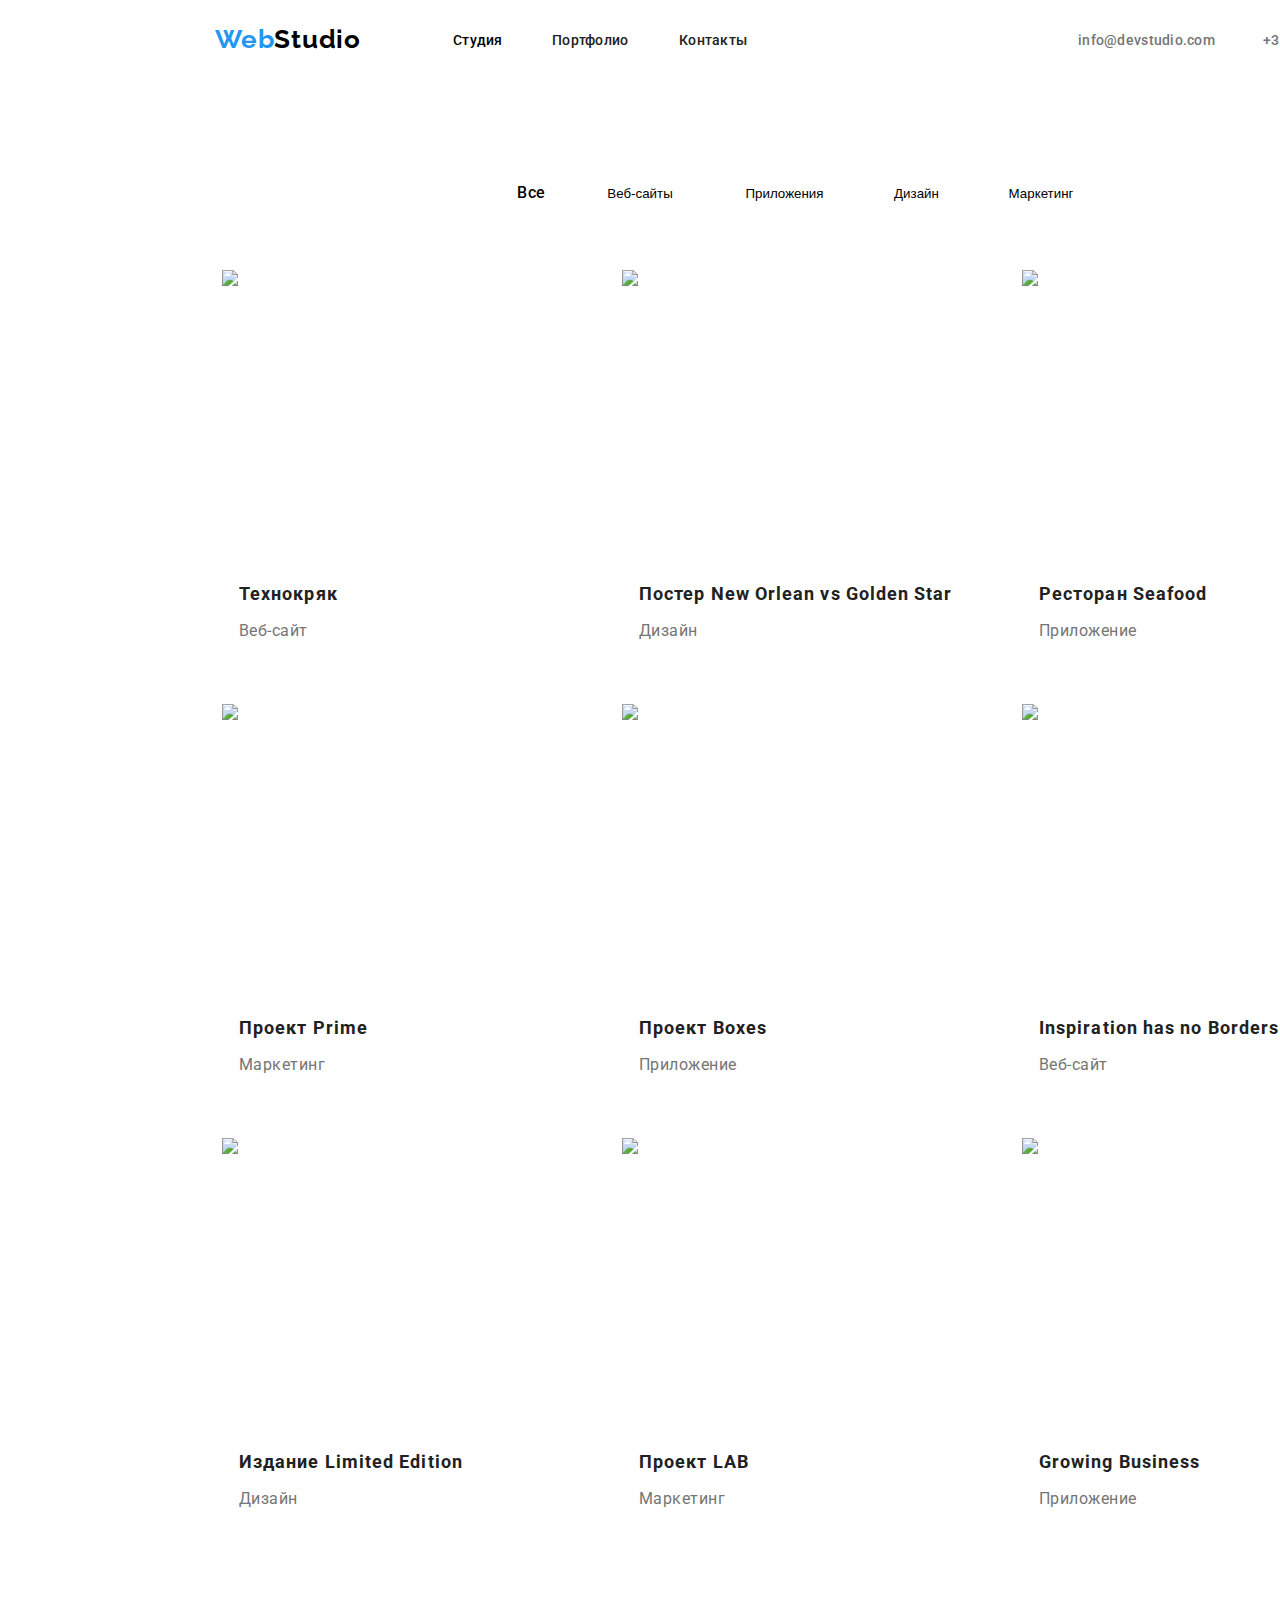
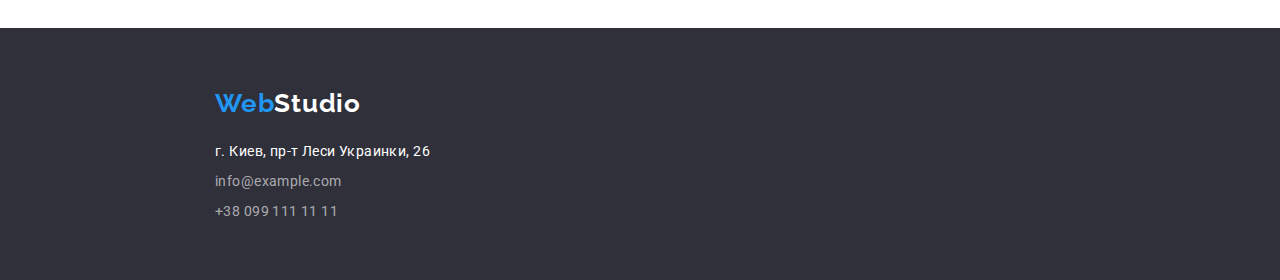
==== portfolio.html @ 6f864f9a "Add files via upload" ====
<!DOCTYPE html>
<html lang="ru">
<head>
    <meta charset="UTF-8">
    <meta http-equiv="X-UA-Compatible" content="IE=edge">
    <meta name="viewport" content="width=device-width, initial-scale=1.0">
    <title>Webstudio</title>
    <link href="Top.css" rel="stylesheet"/>
    <link href="Totbg.css" rel="stylesheet"/>
    <link rel="preconnect" href="https://fonts.googleapis.com">
    <link rel="preconnect" href="https://fonts.gstatic.com" crossorigin>
    <link href="https://fonts.googleapis.com/css2?family=Raleway&display=swap" rel="stylesheet">
    <link rel="preconnect" href="https://fonts.googleapis.com">
    <link rel="preconnect" href="https://fonts.gstatic.com" crossorigin>
    <link href="https://fonts.googleapis.com/css2?family=Raleway&family=Roboto&display=swap" rel="stylesheet">
    <link href="Portfolio.css" rel="stylesheet"/>
</head>
<body class="bodyp">
    <div class="containerp">
    <div class="header">
        <div><a href="index.html" class="webstudio">Web<span class="studio">Studio</span></a></div>
        <div><a href="https://www.instagram.com/mr.dreyd/" class="studionav">Студия</a></div>
        <div><a href="https://www.instagram.com/mr.dreyd/" class="portfolio">Портфолио</a></div>
        <div><a href="https://www.instagram.com/mr.dreyd/"class="contact">Контакты</a></div>
        <div><a href="info@devstudio.com" class="mail">info@devstudio.com</a></div>
        <div class="number">+38 096 111 11 11</div>
    </div>
<div>
    <a href="https://www.instagram.com/mr.dreyd/"><input class="tool1" type="button" value="Все"></a>
    <a href="https://www.instagram.com/mr.dreyd/"><input class="tool2" type="button" value="Веб-сайты"></a>
    <a href="https://www.instagram.com/mr.dreyd/"><input class="tool3" type="button" value="Приложения"></a>
    <a href="https://www.instagram.com/mr.dreyd/"><input class="tool4" type="button" value="Дизайн"></a>
    <a href="https://www.instagram.com/mr.dreyd/"><input class="tool5" type="button" value="Маркетинг"></a>
</div>
<a class="block1" href="portfolio.html">
    <img class="imgstyle" src="img/img1.png">
    <div class="blockhead">Технокряк</div>
    <div class="blockfoot">Веб-сайт</div>
</a>
<a class="block2" href="portfolio.html">
    <img class="imgstyle" src="img/img2.png">
    <div class="blockhead">Постер New Orlean vs Golden Star</div>
    <div class="blockfoot">Дизайн</div>
</a>
<a class="block3" href="portfolio.html">
    <img class="imgstyle" src="img/img3.png">
    <div class="blockhead">Ресторан Seafood</div>
    <div class="blockfoot">Приложение</div>
</a>
<a class="block4" href="portfolio.html">
    <img class="imgstyle" src="img/img4.png">
    <div class="blockhead">Проект Prime</div>
    <div class="blockfoot">Маркетинг</div>
</a>
<a class="block5" href="portfolio.html">
    <img class="imgstyle" src="img/img5.png">
    <div class="blockhead">Проект Boxes</div>
    <div class="blockfoot">Приложение</div>
</a>
<a class="block6" href="portfolio.html">
    <img class="imgstyle" src="img/img6.png">
    <div class="blockhead">Inspiration has no Borders</div>
    <div class="blockfoot">Веб-сайт</div>
</a>
<a class="block7" href="portfolio.html">
    <img class="imgstyle" src="img/img7.png">
    <div class="blockhead">Издание Limited Edition</div>
    <div class="blockfoot">Дизайн</div>
</a>
<a class="block8" href="portfolio.html">
    <img class="imgstyle" src="img/img8.png">
    <div class="blockhead">Проект LAB</div>
    <div class="blockfoot">Маркетинг</div>
</a>
<a class="block9" href="portfolio.html">
    <img class="imgstyle" src="img/img9.png">
    <div class="blockhead">Growing Business</div>
    <div class="blockfoot">Приложение</div>
</a>



<footer class="footerp" >
        <div class="wsb">Web<span class="studiob">Studio</span></div>
    <div class="adress">г. Киев, пр-т Леси Украинки, 26</div>
    <a class="mailb" href="https://www.instagram.com/mr.dreyd/">info@example.com</a>
    <div class="numberb">+38 099 111 11 11</div>
</footer>
</div>
</body>
</html>
---- Top.css ----
.header {
    /* top line bg */
position: absolute;
width: 1600px;
height: 80px;
left: 0px;
top: 0px;

background: #ffffff;

}
.body {
    position: relative;
    width: 100%;
    height: 2379px;
    margin: auto;
}
.container {
    position: relative;
    width: 1600px;
    height: 2379px;
    margin: auto;
}

.webstudio:active {
    color: #2196f3;
}
.webstudio:hover {
text-decoration: underline;
}
.webstudio:visited {
    color: #2196F3;

}
.webstudio{
    /* WebStudio */
    position: absolute;
    width: 145px;
    height: 31px;
    left: 215px;
    top: 24px;
    
    font-family: 'Raleway', sans-serif;
    font-style: normal;
    font-weight: 700;
    font-size: 26px;
    line-height: 31px;
    /* identical to box height */
    text-decoration: none;
    letter-spacing: 0.03em;
    color: #2196F3;
}
.studio{
    text-decoration: none;
    color: black;
}
.studionav {
    /* Студия */
position: absolute;
width: 49px;
height: 16px;
left: 453px;
top: 32px;

padding: 40;
font-family: 'Roboto';
font-style: normal;
font-weight: 500;
font-size: 14px;
line-height: 16px;
letter-spacing: 0.02em;
color: #000000;
text-decoration: none;
}

.studionav:hover {
    text-decoration: underline;
    color: #2196F3;
}
.studionav:visited {
    color: none;
}

.portfolio {
    /* Портфолио */
position: absolute;
width: 77px;
height: 16px;
left: 552px;
top: 32px;

font-family: 'Roboto';
font-style: normal;
font-weight: 500;
font-size: 14px;
line-height: 16px;
letter-spacing: 0.02em;
color: #212121;
text-decoration: none;
}

.portfolio:hover {
    text-decoration: underline;
    color: #2196F3;

}

.portfolio:visited {
    color: none;
}

.contact {
    /* Контакты */
position: absolute;
width: 68px;
height: 16px;
left: 679px;
top: 32px;

font-family: 'Roboto';
font-style: normal;
font-weight: 500;
font-size: 14px;
line-height: 16px;
letter-spacing: 0.02em;
color: #212121;
text-decoration: none;
}

.contact:hover {
    text-decoration: underline;
    color: #2196F3;

}

.contact:visited {
    color: none;
}

.mail {/* info@devstudio.com */
    position: absolute;
    width: 135px;
    height: 16px;
    left: 1078px;
    top: 32px;
    
    font-family: 'Roboto';
    font-style: normal;
    font-weight: 500;
    font-size: 14px;
    line-height: 16px;
    letter-spacing: 0.02em;
    color: #757575;
    text-decoration: none;
}

.mail:hover {
    text-decoration: underline;
    color: #2196f3;
 }

.mail:visited {
    color: none;
}

.number {
    /* +38 096 111 11 11 */
position: absolute;
width: 122px;
height: 16px;
left: 1263px;
top: 32px;

font-family: 'Roboto';
font-style: normal;
font-weight: 500;
font-size: 14px;
line-height: 16px;
letter-spacing: 0.02em;
color: #757575;
}
---- Totbg.css ----
/* Bg */

.bgs
{
position: absolute;
width: 1600px;
height: 630px;
left: 0px;
top: 80px;

background: #2F303A;
}
.bgtxt {
    /* Эффективные решения для вашего бизнеса */
position: absolute;
width: 696px;
height: 120px;
left: 452px;
right: 452px;
top: 200px;

font-family: 'Roboto';
font-style: normal;
font-weight: 900;
font-size: 44px;
line-height: 60px;
/* or 136% */

text-align: center;
letter-spacing: 0.06em;
text-transform: uppercase;

color: #FFFFFF;
}
.btn:hover {
    opacity: 0.8;
}
.btn:active {
    opacity: 1;
}
.btn {
    /* btn */
position: absolute;
width: 200px;
height: 50px;
left: 700px;
right: 700px;
top: 380px;
border: none;
border-color: #2196F3;
border-radius: 4px;
cursor: pointer;
background: #2196F3;

/* Заказать услугу */
font-family: 'Roboto';
font-style: normal;
font-weight: 500;
font-size: 16px;
line-height: 30px;
text-align: center;
letter-spacing: 0.06em;

color: #FFFFFF;

}
.boxh1 {
    /* Внимание к деталям */
position: absolute;
width: 270px;
height: 16px;
left: 215px;
top: 804px;

font-family: 'Roboto';
font-style: normal;
font-weight: 700;
font-size: 14px;
line-height: 16px;
letter-spacing: 0.03em;
text-transform: uppercase;
color: #212121;
}
.boxh2 {
    /* Пунктуальность */
position: absolute;
width: 270px;
height: 16px;
left: 515px;
top: 804px;

font-family: 'Roboto';
font-style: normal;
font-weight: 700;
font-size: 14px;
line-height: 16px;
letter-spacing: 0.03em;
text-transform: uppercase;

color: #212121;   
}
.boxh3 {
    /* Планирование */
position: absolute;
width: 270px;
height: 16px;
left: 815px;
top: 804px;

font-family: 'Roboto';
font-style: normal;
font-weight: 700;
font-size: 14px;
line-height: 16px;
letter-spacing: 0.03em;
text-transform: uppercase;

color: #212121;
}
.boxh4 {
    /* Современные технологии */
position: absolute;
width: 270px;
height: 16px;
left: 1115px;
top: 804px;

font-family: 'Roboto';
font-style: normal;
font-weight: 700;
font-size: 14px;
line-height: 16px;
letter-spacing: 0.03em;
text-transform: uppercase;

color: #212121;
}
.box1 {
    /* Идейные соображения, а также начало повседневной работы по формированию позиции. */
position: absolute;
width: 270px;
height: 75px;
left: 215px;
top: 830px;

font-family: 'Roboto';
font-style: normal;
font-weight: 400;
font-size: 14px;
line-height: 24px;
/* or 171% */
letter-spacing: 0.03em;

color: #757575;
}
.box2 {
    /* Задача организации, в особенности же рамки и место обучения кадров влечет за собой. */
position: absolute;
width: 270px;
height: 75px;
left: 515px;
top: 830px;

font-family: 'Roboto';
font-style: normal;
font-weight: 400;
font-size: 14px;
line-height: 24px;
/* or 171% */
letter-spacing: 0.03em;

color: #757575;
}
.box3 {
    /* Равным образом консультация с широким активом в значительной степени обуславливает. */
position: absolute;
width: 270px;
height: 75px;
left: 815px;
top: 830px;

font-family: 'Roboto';
font-style: normal;
font-weight: 400;
font-size: 14px;
line-height: 24px;
/* or 171% */
letter-spacing: 0.03em;

color: #757575;    
}

.box4 {
    /* Значимость этих проблем настолько очевидна, что реализация плановых заданий. */
position: absolute;
width: 270px;
height: 75px;
left: 1115px;
top: 830px;

font-family: 'Roboto';
font-style: normal;
font-weight: 400;
font-size: 14px;
line-height: 24px;
/* or 171% */
letter-spacing: 0.03em;

color: #757575;
}
.wwd {
    /* Чем мы занимаемся */
position: absolute;
width: 376px;
height: 42px;
left: 612px;
top: 999px;

font-family: 'Roboto';
font-style: normal;
font-weight: 900;
font-size: 36px;
line-height: 42px;
text-align: center;
letter-spacing: 0.03em;

color: #212121;
}
.P1 {
    position: absolute;
width: 370px;
height: 294px;
left: 215px;
top: 1121px;
}
.P2 {
    position: absolute;
width: 370px;
height: 294px;
left: 615px;
top: 1121px;
}
.P3 {
    position: absolute;
width: 370px;
height: 294px;
left: 1015px;
top: 1121px;
}
.ourteam {
    /* Наша команда */
position: absolute;
width: 264px;
height: 42px;
left: 668px;
top: 1543px;

font-family: 'Roboto';
font-style: normal;
font-weight: 900;
font-size: 36px;
line-height: 42px;
text-align: center;
letter-spacing: 0.03em;

color: #212121;
}

.cardpd {
/* card bg */
position: absolute;
width: 270px;
height: 368px;
left: 215px;
top: 1665px;

background: #FFFFFF;
/* material shadow v1 */
box-shadow: 0px 1px 3px rgba(0, 0, 0, 0.12), 0px 1px 2px rgba(0, 0, 0, 0.14), 0px 2px 2px rgba(0, 0, 0, 0.2);
border-radius: 0px 0px 4px 4px;
}

.cardfd {
    /* card bg */
    position: absolute;
    width: 270px;
    height: 368px;
    left: 515px;
    top: 1665px;
    
    background: #FFFFFF;
    /* material shadow v1 */
        box-shadow: 0px 1px 3px rgba(0, 0, 0, 0.12), 0px 1px 2px rgba(0, 0, 0, 0.14), 0px 2px 2px rgba(0, 0, 0, 0.2);
    border-radius: 0px 0px 4px 4px;
    
}

.cardmark {   
 /* card bg */
position: absolute;
width: 270px;
height: 368px;
left: 815px;
top: 1665px;

background: #FFFFFF;
/* material shadow v1 */

box-shadow: 0px 1px 3px rgba(0, 0, 0, 0.12), 0px 1px 2px rgba(0, 0, 0, 0.14), 0px 2px 2px rgba(0, 0, 0, 0.2);
border-radius: 0px 0px 4px 4px;
}

.cardui {
/* card bg */
position: absolute;
width: 270px;
height: 368px;
left: 1115px;
top: 1665px;

background: #FFFFFF;
/* material shadow v1 */
box-shadow: 0px 1px 3px rgba(0, 0, 0, 0.12), 0px 1px 2px rgba(0, 0, 0, 0.14), 0px 2px 2px rgba(0, 0, 0, 0.2);
border-radius: 0px 0px 4px 4px;
}
.imgpd {
width: 270px;
height: 260px;
left: 215px;
top: 1665px;
}
.imgfd {
    width: 270px;
    height: 260px;
    left: 515px;
    top: 1665px;
}
.imgmark {
    width: 270px;
    height: 260px;
    left: 815px;
    top: 1665px;
    
}
.imgui {
    width: 270px;
    height: 260px;
    left: 1115px;
    top: 1665px;
}
.pdn { /* Игорь Демьяненко */
    position: absolute;
    width: 151px;
    height: 19px;
    left: 275px;
    top: 1955px;
    
    font-family: 'Roboto';
    font-style:normal;
    font-weight: 600;
    font-size: 16px;
    line-height: 19px;
    /* identical to box height */
        text-align: center;
    letter-spacing: 0.03em;
        color: #212121;
    }
.fdn { /* Ольга Репина */
position: absolute;
width: 109px;
height: 19px;
left: 596px;
top: 1955px;

font-family: 'Roboto';
font-style: normal;
font-weight: 600;
font-size: 16px;
line-height: 19px;
/* identical to box height */
text-align: center;
letter-spacing: 0.03em;

color: #212121;
}
.markn { /* Николай Тарасов */
position: absolute;
width: 139px;
height: 19px;
left: 882px;
top: 1955px;

font-family: 'Roboto';
font-style: normal;
font-weight: 600;
font-size: 16px;
line-height: 19px;
/* identical to box height */
text-align: center;
letter-spacing: 0.03em;

color: #212121;
}
.uin { /* Михаил Ермаков */
    position: absolute;
    width: 140px;
    height: 19px;
    left: 1183px;
    top: 1955px;
    
    font-family: 'Roboto';
    font-style: normal;
    font-weight: 600;
    font-size: 16px;
    line-height: 19px;
    /* identical to box height */
        text-align: center ;
    letter-spacing: 0.03em;
    
    color: #212121;    
}
.pd {/* Product Designer */
    position: absolute;
    width: 132px;
    height: 19px;
    left: 285px;
    top: 1984px;
    
    font-family: 'Roboto';
    font-style: normal;
    font-weight: 400;
    font-size: 16px;
    line-height: 19px;
    /* identical to box height */
    
    text-align: center;
    letter-spacing: 0.03em;
    
    color: #757575;   
}
.fd {/* Frontend Developer */
    position: absolute;
    width: 147px;
    height: 19px;
    left: 577px;
    top: 1984px;
    
    font-family: 'Roboto';
    font-style: normal;
    font-weight: 400;
    font-size: 16px;
    line-height: 19px;
    /* identical to box height */
    
    text-align: center;
    letter-spacing: 0.03em;
    
    color: #757575; 
}
.mark {/* Marketing */
    position: absolute;
    width: 76px;
    height: 19px;
    left: 912px;
    top: 1984px;
    
    font-family: 'Roboto';
    font-style: normal;
    font-weight: 400;
    font-size: 16px;
    line-height: 19px;
    /* identical to box height */
    
    text-align: center;
    letter-spacing: 0.03em;
    
    color: #757575;   
}
.ui {/* UI Designer */
    position: absolute;
    width: 87px;
    height: 19px;
    left: 1207px;
    top: 1984px;
    
    font-family: 'Roboto';
    font-style: normal;
    font-weight: 400;
    font-size: 16px;
    line-height: 19px;
    /* identical to box height */
    
    text-align: center;
    letter-spacing: 0.03em;
    
    color: #757575;   
}

.footer {
/* Footer bg */
position: absolute;
width: 1600px;
height: 252px;
left: 0px;
top: 2127px;

background: #2F303A;
}
.wsb {
    /* WebStudio */
position: absolute;
left: 215px;
top: 60px;

font-family: 'Raleway';
font-style: normal;
font-weight: 700;
font-size: 26px;
line-height: 31px;
/* identical to box height */

letter-spacing: 0.03em;

color: #2196F3;
}
.studiob {
    position: absolute;
font-family: 'Raleway';
font-style: normal;
font-weight: 700;
font-size: 26px;
line-height: 31px;
/* identical to box height */
letter-spacing: 0.03em;
color: #ffffff;
}
.adress {
    /* г. Киев, пр-т Леси Украинки, 26 */
position: absolute;
width: 231px;
height: 21px;
left: 215px;
top: 111px;

font-family: 'Roboto';
font-style: normal;
font-weight: 400;
font-size: 14px;
line-height: 24px;
/* or 171% */

letter-spacing: 0.03em;

color: #FFFFFF;
}
.mailb:visited {
    color: rgba(255, 255, 255, 0.6);
}
.mailb:hover {
text-decoration: underline;
}
.mailb {
    position: absolute;
width: 231px;
height: 21px;
left: 215px;
top: 141px;

font-family: 'Roboto';
font-style: normal;
font-weight: 400;
font-size: 14px;
line-height: 24px;
/* or 171% */
letter-spacing: 0.03em;
text-decoration: none;

color: rgba(255, 255, 255, 0.6);
}
.numberb {
/* +38 099 111 11 11 */
position: absolute;
width: 231px;
height: 21px;
left: 215px;
top: 171px;

font-family: 'Roboto';
font-style: normal;
font-weight: 400;
font-size: 14px;
line-height: 24px;
/* or 171% */
letter-spacing: 0.03em;

color: rgba(255, 255, 255, 0.6);
}
---- Portfolio.css ----
.bodyp {
    position: relative;
    width: 100%;
    height: 1628px;
    margin: auto;
}
.containerp {
    position: relative;
    width: 1600px;
    height: 1628px;
    margin: auto;
}
.tool1:active {
    opacity: 0.8;
}
.tool1:hover {
    background: #2196F3 ;
    box-shadow: 0px 3px 1px rgba(0, 0, 0, 0.1), 0px 1px 2px rgba(0, 0, 0, 0.08), 0px 2px 2px rgba(0, 0, 0, 0.12);
}
.tool1 {
    position: absolute;
    width: 73px;
    height: 38px;
    left: 495px;
    top: 174px;
    cursor: pointer;
    background: #ffffff;

    border-radius: 4px;
    border-width: 0px;
    /*Text*/
    font-family: 'Roboto';
font-style: normal;
font-weight: 500;
font-size: 16px;
line-height: 26px;
/* identical to box height, or 162% */
text-align: center;
letter-spacing: 0.03em;

color: #000000;
}
.tool2:hover {
    background: #2196F3 ;
    box-shadow: 0px 3px 1px rgba(0, 0, 0, 0.1), 0px 1px 2px rgba(0, 0, 0, 0.08), 0px 2px 2px rgba(0, 0, 0, 0.12);
}
.tool2:active {
    opacity: 0.8;
}
.tool2 {
position: absolute;
width: 128px;
height: 38px;
left: 576px;
top: 174px;
cursor: pointer;
background: #ffffff;

border-radius: 4px;
border-width: 0px;
}
.tool3:hover {
    background: #2196F3 ;
    box-shadow: 0px 3px 1px rgba(0, 0, 0, 0.1), 0px 1px 2px rgba(0, 0, 0, 0.08), 0px 2px 2px rgba(0, 0, 0, 0.12);
}
.tool3:active {
    opacity: 0.8;
}
.tool3 {
    position: absolute;
    width: 145px;
    height: 38px;
    left: 712px;
    top: 174px;
cursor: pointer;
background: #ffffff;

border-radius: 4px;
border-width: 0px;
}
.tool4:hover {
    background: #2196F3 ;
    box-shadow: 0px 3px 1px rgba(0, 0, 0, 0.1), 0px 1px 2px rgba(0, 0, 0, 0.08), 0px 2px 2px rgba(0, 0, 0, 0.12);
}
.tool4:active {
    opacity: 0.8;
}
.tool4 {
    position: absolute;
    width: 103px;
    height: 38px;
    left: 865px;
    top: 174px;
cursor: pointer;
background: #ffffff;

border-radius: 4px;
border-width: 0px;
}
.tool5:hover {
    background: #2196F3 ;
    box-shadow: 0px 3px 1px rgba(0, 0, 0, 0.1), 0px 1px 2px rgba(0, 0, 0, 0.08), 0px 2px 2px rgba(0, 0, 0, 0.12);
}
.tool5:active {
    opacity: 0.8;
}
.tool5 {
    position: absolute;
    width: 130px;
    height: 38px;
    left: 976px;
    top: 174px;
cursor: pointer;
background: #ffffff;

border-radius: 4px;
border-width: 0px;
}
.block1:active {
    opacity: 0.8;
}
.block1:hover {
    background: #cfcfcf;
    border-radius: 4px;
    box-shadow: 0px 1px 3px rgba(0, 0, 0, 0.12), 0px 1px 2px rgba(0, 0, 0, 0.14), 0px 2px 2px rgba(0, 0, 0, 0.2);
}
.block1 {
    /* container bg */
box-sizing: border-box;

position: absolute;
width: 370px;
height: 404px;
left: 215px;
top: 262px;
text-decoration: none;

background: #ffffff;
border: 0px solid #EEEEEE;
}
.blockhead {
    position: absolute;
    width: 322px;
    height: 36px;
    left: 24px;
    top: 314px;
        
    font-family: 'Roboto';
    font-style: normal;
    font-weight: 700;
    font-size: 18px;
    line-height: 36px;
    /* identical to box height, or 200% */
    
    letter-spacing: 0.06em;
    
    color: #212121;
}
.blockfoot {
    position:absolute;
    width: 322px;
    height: 30px;    
    left: 24px;
    top: 354px;
    font-family: 'Roboto';
    font-style: normal;
    font-weight: 400;
    font-size: 16px;
    line-height: 30px;
    /* identical to box height, or 188% */
    
    letter-spacing: 0.03em;
    
    color: #757575;
}
.imgstyle {
    position: absolute;
    max-width: 96%;
    max-height: 96%;
    top: 2%;
    left: 2%;
    right: 2%;
    z-index: 1;

}
.block2:active {
    opacity: 0.8;
}
.block2:hover {
    background: #cfcfcf;
    border-radius: 4px;
    box-shadow: 0px 1px 3px rgba(0, 0, 0, 0.12), 0px 1px 2px rgba(0, 0, 0, 0.14), 0px 2px 2px rgba(0, 0, 0, 0.2);
}
.block2 {
    /* container bg */
box-sizing: border-box;

position: absolute;
width: 370px;
height: 404px;
left: 615px;
top: 262px;

text-decoration: none;

background: #ffffff;
border: 0px solid #EEEEEE;
}
.block3:active {
    opacity: 0.8;
}
.block3:hover {
    background: #cfcfcf;
    border-radius: 4px;
    box-shadow: 0px 1px 3px rgba(0, 0, 0, 0.12), 0px 1px 2px rgba(0, 0, 0, 0.14), 0px 2px 2px rgba(0, 0, 0, 0.2);
}
.block3 {
    /* container bg */
box-sizing: border-box;

position: absolute;
width: 370px;
height: 404px;
left: 1015px;
top: 262px;

text-decoration: none;

background: #ffffff;
border: 0px solid #EEEEEE;
}
.block4:active {
    opacity: 0.8;
}
.block4:hover {
    background: #cfcfcf;
    border-radius: 4px;
    box-shadow: 0px 1px 3px rgba(0, 0, 0, 0.12), 0px 1px 2px rgba(0, 0, 0, 0.14), 0px 2px 2px rgba(0, 0, 0, 0.2);
}
.block4 {
    /* container bg */
box-sizing: border-box;

position: absolute;
width: 370px;
height: 404px;
left: 215px;
top: 696px;

text-decoration: none;

background: #ffffff;
border: 0px solid #EEEEEE;
}
.block5:active {
    opacity: 0.8;
}
.block5:hover {
    background: #cfcfcf;
    border-radius: 4px;
    box-shadow: 0px 1px 3px rgba(0, 0, 0, 0.12), 0px 1px 2px rgba(0, 0, 0, 0.14), 0px 2px 2px rgba(0, 0, 0, 0.2);
}
.block5 {
    /* container bg */
box-sizing: border-box;

position: absolute;
width: 370px;
height: 404px;
left: 615px;
top: 696px;

text-decoration: none;

background: #ffffff;
border: 0px solid #EEEEEE;
}
.block6:active {
    opacity: 0.8;
}
.block6:hover {
    background: #cfcfcf;
    border-radius: 4px;
    box-shadow: 0px 1px 3px rgba(0, 0, 0, 0.12), 0px 1px 2px rgba(0, 0, 0, 0.14), 0px 2px 2px rgba(0, 0, 0, 0.2);
}
.block6 {
    /* container bg */
box-sizing: border-box;

position: absolute;
width: 370px;
height: 404px;
left: 1015px;
top: 696px;

text-decoration: none;

background: #ffffff;
border: 0px solid #EEEEEE;
}
.block7:active {
    opacity: 0.8;
}
.block7:hover {
    background: #cfcfcf;
    border-radius: 4px;
    box-shadow: 0px 1px 3px rgba(0, 0, 0, 0.12), 0px 1px 2px rgba(0, 0, 0, 0.14), 0px 2px 2px rgba(0, 0, 0, 0.2);
}
.block7 {
    /* container bg */
box-sizing: border-box;

position: absolute;
width: 370px;
height: 404px;
left: 215px;
top: 1130px;

text-decoration: none;

background: #ffffff;
border: 0px solid #EEEEEE;
}
.block8:active {
    opacity: 0.8;
}
.block8:hover {
    background: #cfcfcf;
    border-radius: 4px;
    box-shadow: 0px 1px 3px rgba(0, 0, 0, 0.12), 0px 1px 2px rgba(0, 0, 0, 0.14), 0px 2px 2px rgba(0, 0, 0, 0.2);
}
.block8 {
    /* container bg */
box-sizing: border-box;

position: absolute;
width: 370px;
height: 404px;
left: 615px;
top: 1130px;

text-decoration: none;

background: #ffffff;
border: 0px solid #EEEEEE;
}
.block9:active {
    opacity: 0.8;
}
.block9:hover {
    background: #cfcfcf;
    border-radius: 4px;
    box-shadow: 0px 1px 3px rgba(0, 0, 0, 0.12), 0px 1px 2px rgba(0, 0, 0, 0.14), 0px 2px 2px rgba(0, 0, 0, 0.2);
}
.block9 {
    /* container bg */
box-sizing: border-box;

position: absolute;
width: 370px;
height: 404px;
left: 1015px;
top: 1130px;

text-decoration: none;

background: #ffffff;
border: 0px solid #EEEEEE;
}
.footerp {
    /* Footer bg */
    position: absolute;
    width: 1600px;
    height: 252px;
    left: 0px;
    top: 1628px;
    
    background: #2F303A;
    }
    .wsb {
        /* WebStudio */
    position: absolute;
    left: 215px;
    top: 60px;
    
    font-family: 'Raleway';
    font-style: normal;
    font-weight: 700;
    font-size: 26px;
    line-height: 31px;
    /* identical to box height */
    
    letter-spacing: 0.03em;
    
    color: #2196F3;
    }
    .studiob {
        position: absolute;
    font-family: 'Raleway';
    font-style: normal;
    font-weight: 700;
    font-size: 26px;
    line-height: 31px;
    /* identical to box height */
    letter-spacing: 0.03em;
    color: #ffffff;
    }
    .adress {
        /* г. Киев, пр-т Леси Украинки, 26 */
    position: absolute;
    width: 231px;
    height: 21px;
    left: 215px;
    top: 111px;
    
    font-family: 'Roboto';
    font-style: normal;
    font-weight: 400;
    font-size: 14px;
    line-height: 24px;
    /* or 171% */
    
    letter-spacing: 0.03em;
    
    color: #FFFFFF;
    }
    .mailb:visited {
        color: rgba(255, 255, 255, 0.6);
    }
    .mailb:hover {
    text-decoration: underline;
    }
    .mailb {
        position: absolute;
    width: 231px;
    height: 21px;
    left: 215px;
    top: 141px;
    
    font-family: 'Roboto';
    font-style: normal;
    font-weight: 400;
    font-size: 14px;
    line-height: 24px;
    /* or 171% */
    letter-spacing: 0.03em;
    text-decoration: none;
    
    color: rgba(255, 255, 255, 0.6);
    }
    .numberb {
    /* +38 099 111 11 11 */
    position: absolute;
    width: 231px;
    height: 21px;
    left: 215px;
    top: 171px;
    
    font-family: 'Roboto';
    font-style: normal;
    font-weight: 400;
    font-size: 14px;
    line-height: 24px;
    /* or 171% */
    letter-spacing: 0.03em;
    
    color: rgba(255, 255, 255, 0.6);
    }
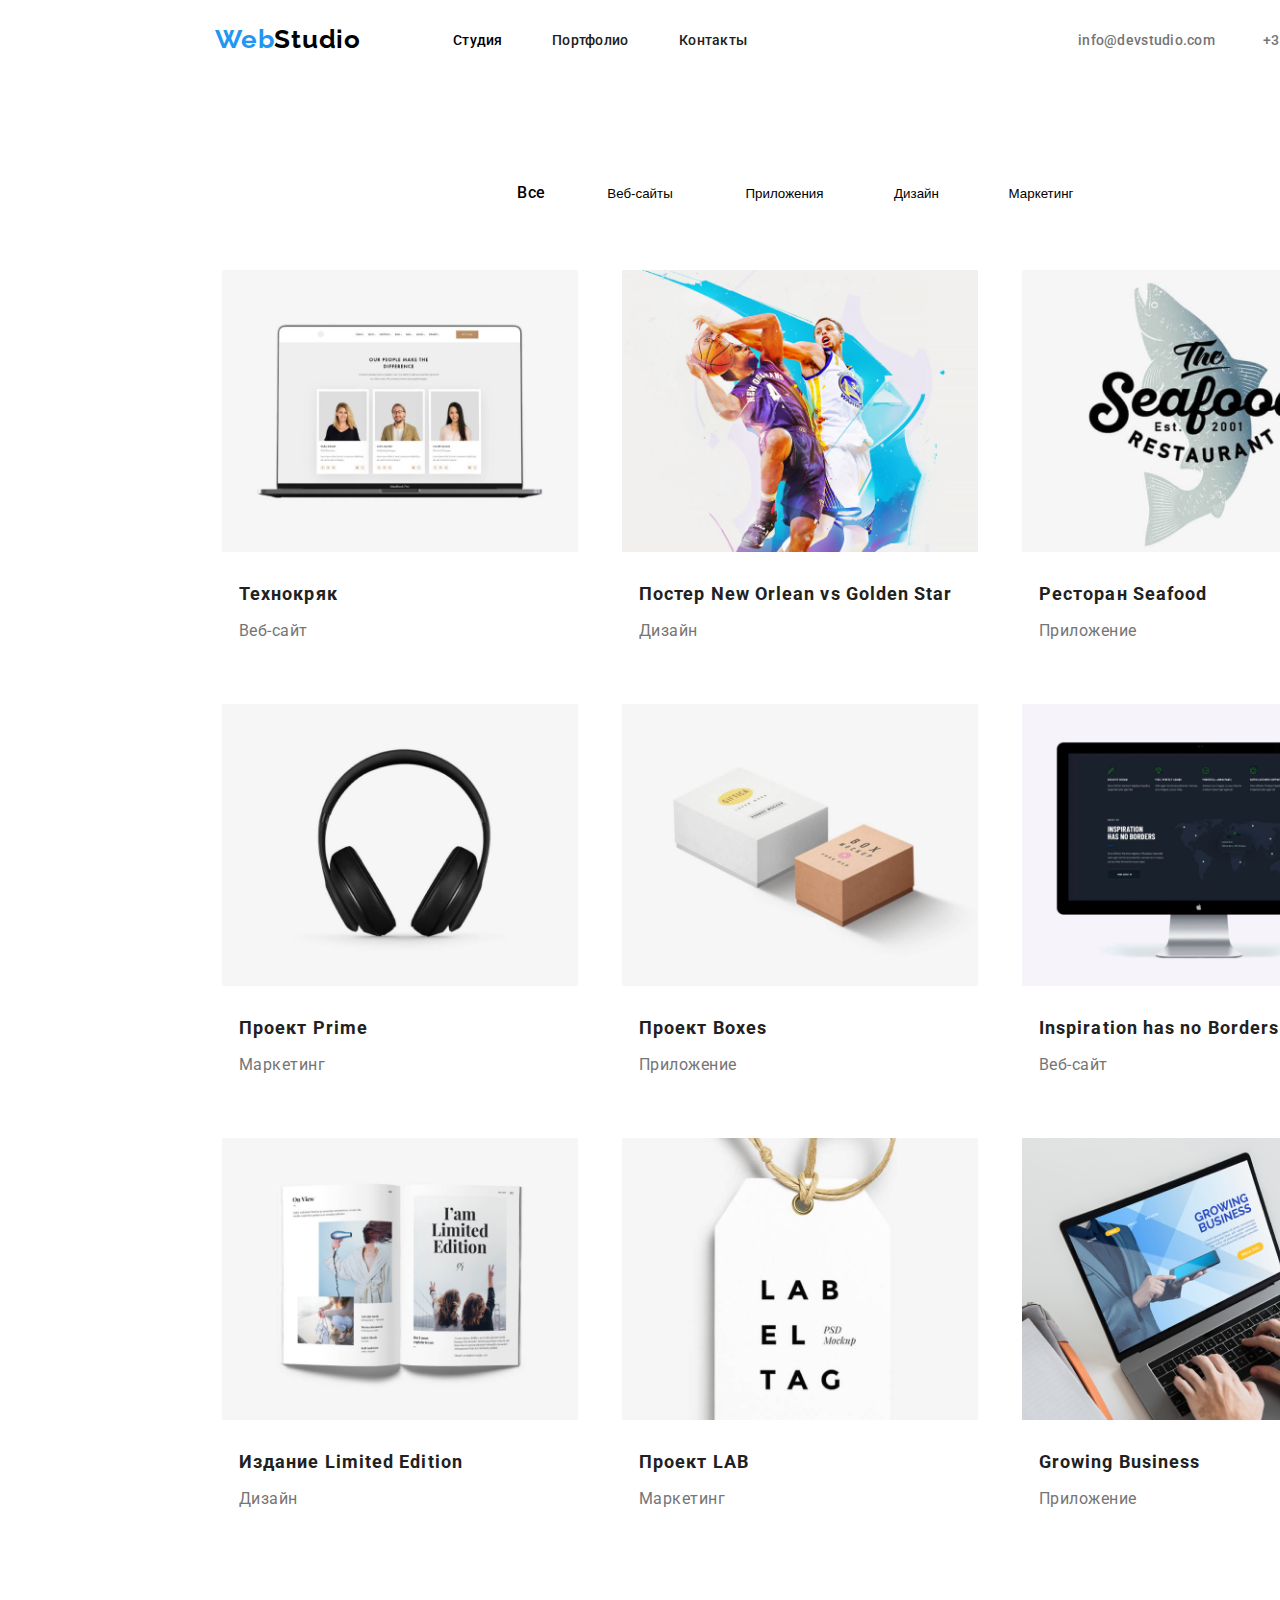
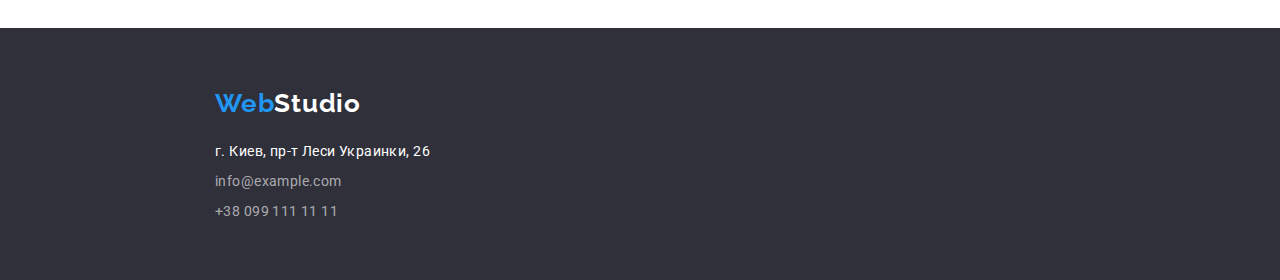
==== commit a166f990: "Update portfolio.html" ====
--- a/portfolio.html
+++ b/portfolio.html
@@ -33,47 +33,47 @@
     <a href="https://www.instagram.com/mr.dreyd/"><input class="tool5" type="button" value="Маркетинг"></a>
 </div>
 <a class="block1" href="portfolio.html">
-    <img class="imgstyle" src="img/img1.png">
+    <img class="imgstyle" src="img1.png">
     <div class="blockhead">Технокряк</div>
     <div class="blockfoot">Веб-сайт</div>
 </a>
 <a class="block2" href="portfolio.html">
-    <img class="imgstyle" src="img/img2.png">
+    <img class="imgstyle" src="img2.png">
     <div class="blockhead">Постер New Orlean vs Golden Star</div>
     <div class="blockfoot">Дизайн</div>
 </a>
 <a class="block3" href="portfolio.html">
-    <img class="imgstyle" src="img/img3.png">
+    <img class="imgstyle" src="img3.png">
     <div class="blockhead">Ресторан Seafood</div>
     <div class="blockfoot">Приложение</div>
 </a>
 <a class="block4" href="portfolio.html">
-    <img class="imgstyle" src="img/img4.png">
+    <img class="imgstyle" src="img4.png">
     <div class="blockhead">Проект Prime</div>
     <div class="blockfoot">Маркетинг</div>
 </a>
 <a class="block5" href="portfolio.html">
-    <img class="imgstyle" src="img/img5.png">
+    <img class="imgstyle" src="img5.png">
     <div class="blockhead">Проект Boxes</div>
     <div class="blockfoot">Приложение</div>
 </a>
 <a class="block6" href="portfolio.html">
-    <img class="imgstyle" src="img/img6.png">
+    <img class="imgstyle" src="img6.png">
     <div class="blockhead">Inspiration has no Borders</div>
     <div class="blockfoot">Веб-сайт</div>
 </a>
 <a class="block7" href="portfolio.html">
-    <img class="imgstyle" src="img/img7.png">
+    <img class="imgstyle" src="img7.png">
     <div class="blockhead">Издание Limited Edition</div>
     <div class="blockfoot">Дизайн</div>
 </a>
 <a class="block8" href="portfolio.html">
-    <img class="imgstyle" src="img/img8.png">
+    <img class="imgstyle" src="img8.png">
     <div class="blockhead">Проект LAB</div>
     <div class="blockfoot">Маркетинг</div>
 </a>
 <a class="block9" href="portfolio.html">
-    <img class="imgstyle" src="img/img9.png">
+    <img class="imgstyle" src="img9.png">
     <div class="blockhead">Growing Business</div>
     <div class="blockfoot">Приложение</div>
 </a>
@@ -88,4 +88,4 @@
 </footer>
 </div>
 </body>
-</html>+</html>
